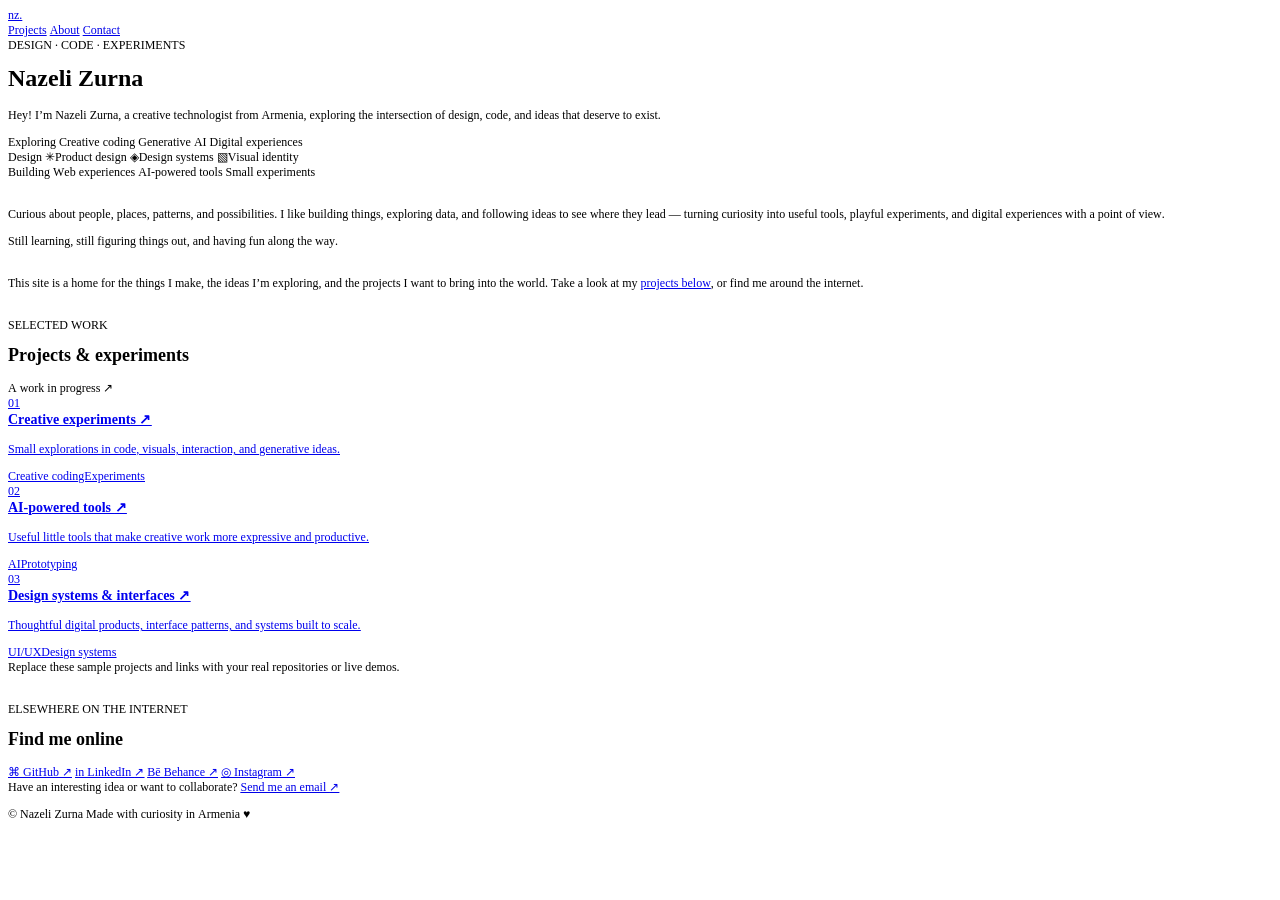
==== index.html @ 3447bbae "Add files via upload" ====
<!DOCTYPE html PUBLIC "-//W3C//DTD HTML 4.01//EN" "http://www.w3.org/TR/html4/strict.dtd">
<html>
<head>
  <meta http-equiv="Content-Type" content="text/html; charset=utf-8">
  <meta http-equiv="Content-Style-Type" content="text/css">
  <title></title>
  <meta name="Description" content="Nazeli Zurna — creative technologist from Armenia exploring the intersection of design, code, and ideas that deserve to exist.">
  <meta name="Generator" content="Cocoa HTML Writer">
  <meta name="CocoaVersion" content="2685.6">
  <style type="text/css">
    p.p1 {margin: 0.0px 0.0px 0.0px 0.0px; font: 12.0px Times; color: #0000e9; -webkit-text-stroke: #0000e9}
    p.p2 {margin: 0.0px 0.0px 12.0px 0.0px; font: 12.0px Times; -webkit-text-stroke: #000000}
    p.p4 {margin: 0.0px 0.0px 0.0px 0.0px; font: 12.0px Times; -webkit-text-stroke: #000000}
    p.p5 {margin: 0.0px 0.0px 12.0px 0.0px; font: 12.0px Times; -webkit-text-stroke: #000000; min-height: 14.0px}
    p.p6 {margin: 0.0px 0.0px 0.0px 0.0px; font: 12.0px Times; -webkit-text-stroke: #000000; min-height: 14.0px}
    p.p9 {margin: 0.0px 0.0px 12.0px 0.0px; font: 12.0px Times; color: #0000e9; -webkit-text-stroke: #0000e9}
    span.s1 {text-decoration: underline ; font-kerning: none}
    span.s2 {font-kerning: none; color: #000000; -webkit-text-stroke: 0px #000000}
    span.s3 {font-kerning: none}
    span.s4 {font: 12.0px 'Zapf Dingbats'; font-kerning: none}
    span.s5 {font: 12.0px AppleMyungjo; font-kerning: none}
    span.s6 {text-decoration: underline ; font-kerning: none; color: #0000e9; -webkit-text-stroke: 0px #0000e9}
    span.s7 {font: 12.0px 'Songti SC'; font-kerning: none}
    span.s8 {font: 14.0px 'Songti SC'; text-decoration: underline ; font-kerning: none}
    span.s9 {font: 12.0px 'Lucida Grande'; text-decoration: underline ; font-kerning: none}
    span.s10 {font: 12.0px Times; text-decoration: underline ; font-kerning: none}
    span.s11 {font: 12.0px 'Songti SC'; text-decoration: underline ; font-kerning: none}
    span.s12 {text-decoration: underline ; font-kerning: none; -webkit-text-stroke: 0px #0000e9}
    span.s13 {font: 12.0px 'Songti SC'; text-decoration: underline ; font-kerning: none; -webkit-text-stroke: 0px #0000e9}
    span.s14 {font: 12.0px 'Songti SC'; text-decoration: underline ; font-kerning: none; color: #0000e9; -webkit-text-stroke: 0px #0000e9}
    span.s15 {font: 12.0px 'Times New Roman'; font-kerning: none}
  </style>
</head>
<body>
<p class="p1"><span class="s1">nz.</span></p>
<p class="p1"><span class="s1">Projects</span><span class="s2"> </span><span class="s1">About</span><span class="s2"> </span><span class="s1">Contact</span></p>
<p class="p2"><span class="s3">DESIGN · CODE · EXPERIMENTS</span></p>
<h1 style="margin: 0.0px 0.0px 16.1px 0.0px; font: 24.0px Times; -webkit-text-stroke: #000000"><span class="s3"><b>Nazeli Zurna</b></span></h1>
<p class="p2"><span class="s3">Hey! I’m Nazeli Zurna, a creative technologist from Armenia, exploring the intersection of design, code, and ideas that deserve to exist.</span></p>
<p class="p4"><span class="s3">Exploring Creative coding Generative AI Digital experiences</span></p>
<p class="p4"><span class="s3">Design </span><span class="s4">✳</span><span class="s3">Product design </span><span class="s5">◈</span><span class="s3">Design systems </span><span class="s5">▧</span><span class="s3">Visual identity</span></p>
<p class="p4"><span class="s3">Building Web experiences AI-powered tools Small experiments</span></p>
<p class="p5"><span class="s3"></span><br></p>
<p class="p2"><span class="s3">Curious about people, places, patterns, and possibilities. I like building things, exploring data, and following ideas to see where they lead — turning curiosity into useful tools, playful experiments, and digital experiences with a point of view.</span></p>
<p class="p2"><span class="s3">Still learning, still figuring things out, and having fun along the way.</span></p>
<p class="p6"><span class="s3"></span><br></p>
<p class="p2"><span class="s3">This site is a home for the things I make, the ideas I’m exploring, and the projects I want to bring into the world. Take a look at my </span><span class="s6">projects below</span><span class="s3">, or find me around the internet.</span></p>
<p class="p6"><span class="s3"></span><br></p>
<p class="p2"><span class="s3">SELECTED WORK</span></p>
<h2 style="margin: 0.0px 0.0px 14.9px 0.0px; font: 18.0px Times; -webkit-text-stroke: #000000"><span class="s3"><b>Projects &amp; experiments</b></span></h2>
<p class="p4"><span class="s3">A work in progress </span><span class="s7">↗</span></p>
<p class="p1"><span class="s1"><a href="https://github.com/">01</a></span></p>
<h3 style="margin: 0.0px 0.0px 14.0px 0.0px; font: 14.0px Times; color: #0000e9; -webkit-text-stroke: #0000e9"><span class="s1"><a href="https://github.com/"><b>Creative experiments </b><span class="s8"><b>↗</b><b></b></span></a></span></h3>
<p class="p9"><span class="s1"><a href="https://github.com/">Small explorations in code, visuals, interaction, and generative ideas.</a></span></p>
<p class="p1"><span class="s1"><a href="https://github.com/">Creative codingExperiments</a></span></p>
<p class="p1"><span class="s1"><a href="https://github.com/">02</a></span></p>
<h3 style="margin: 0.0px 0.0px 14.0px 0.0px; font: 14.0px Times; color: #0000e9; -webkit-text-stroke: #0000e9"><span class="s1"><a href="https://github.com/"><b>AI-powered tools </b><span class="s8"><b>↗</b><b></b></span></a></span></h3>
<p class="p9"><span class="s1"><a href="https://github.com/">Useful little tools that make creative work more expressive and productive.</a></span></p>
<p class="p1"><span class="s1"><a href="https://github.com/">AIPrototyping</a></span></p>
<p class="p1"><span class="s1"><a href="https://github.com/">03</a></span></p>
<h3 style="margin: 0.0px 0.0px 14.0px 0.0px; font: 14.0px Times; color: #0000e9; -webkit-text-stroke: #0000e9"><span class="s1"><a href="https://github.com/"><b>Design systems &amp; interfaces </b><span class="s8"><b>↗</b><b></b></span></a></span></h3>
<p class="p9"><span class="s1"><a href="https://github.com/">Thoughtful digital products, interface patterns, and systems built to scale.</a></span></p>
<p class="p1"><span class="s1"><a href="https://github.com/">UI/UXDesign systems</a></span></p>
<p class="p2"><span class="s3">Replace these sample projects and links with your real repositories or live demos.</span></p>
<p class="p6"><span class="s3"></span><br></p>
<p class="p2"><span class="s3">ELSEWHERE ON THE INTERNET</span></p>
<h2 style="margin: 0.0px 0.0px 14.9px 0.0px; font: 18.0px Times; -webkit-text-stroke: #000000"><span class="s3"><b>Find me online</b></span></h2>
<p class="p1"><span class="s9"><a href="https://github.com/">⌘<span class="s10"> GitHub </span><span class="s11">↗</span></a></span><span class="s2"> <a href="https://www.linkedin.com/"><span class="s12">in LinkedIn </span><span class="s13">↗</span></a> <a href="https://www.behance.net/"><span class="s12">Bē Behance </span><span class="s13">↗</span></a> <a href="https://www.instagram.com/"><span class="s13">◎</span><span class="s12"> Instagram </span><span class="s13">↗</span></a></span></p>
<p class="p2"><span class="s3">Have an interesting idea or want to collaborate? <a href="mailto:hello@example.com"><span class="s6">Send me an email </span><span class="s14">↗</span></a></span></p>
<p class="p4"><span class="s3">© Nazeli Zurna Made with curiosity in Armenia </span><span class="s15">♥</span></p>
</body>
</html>
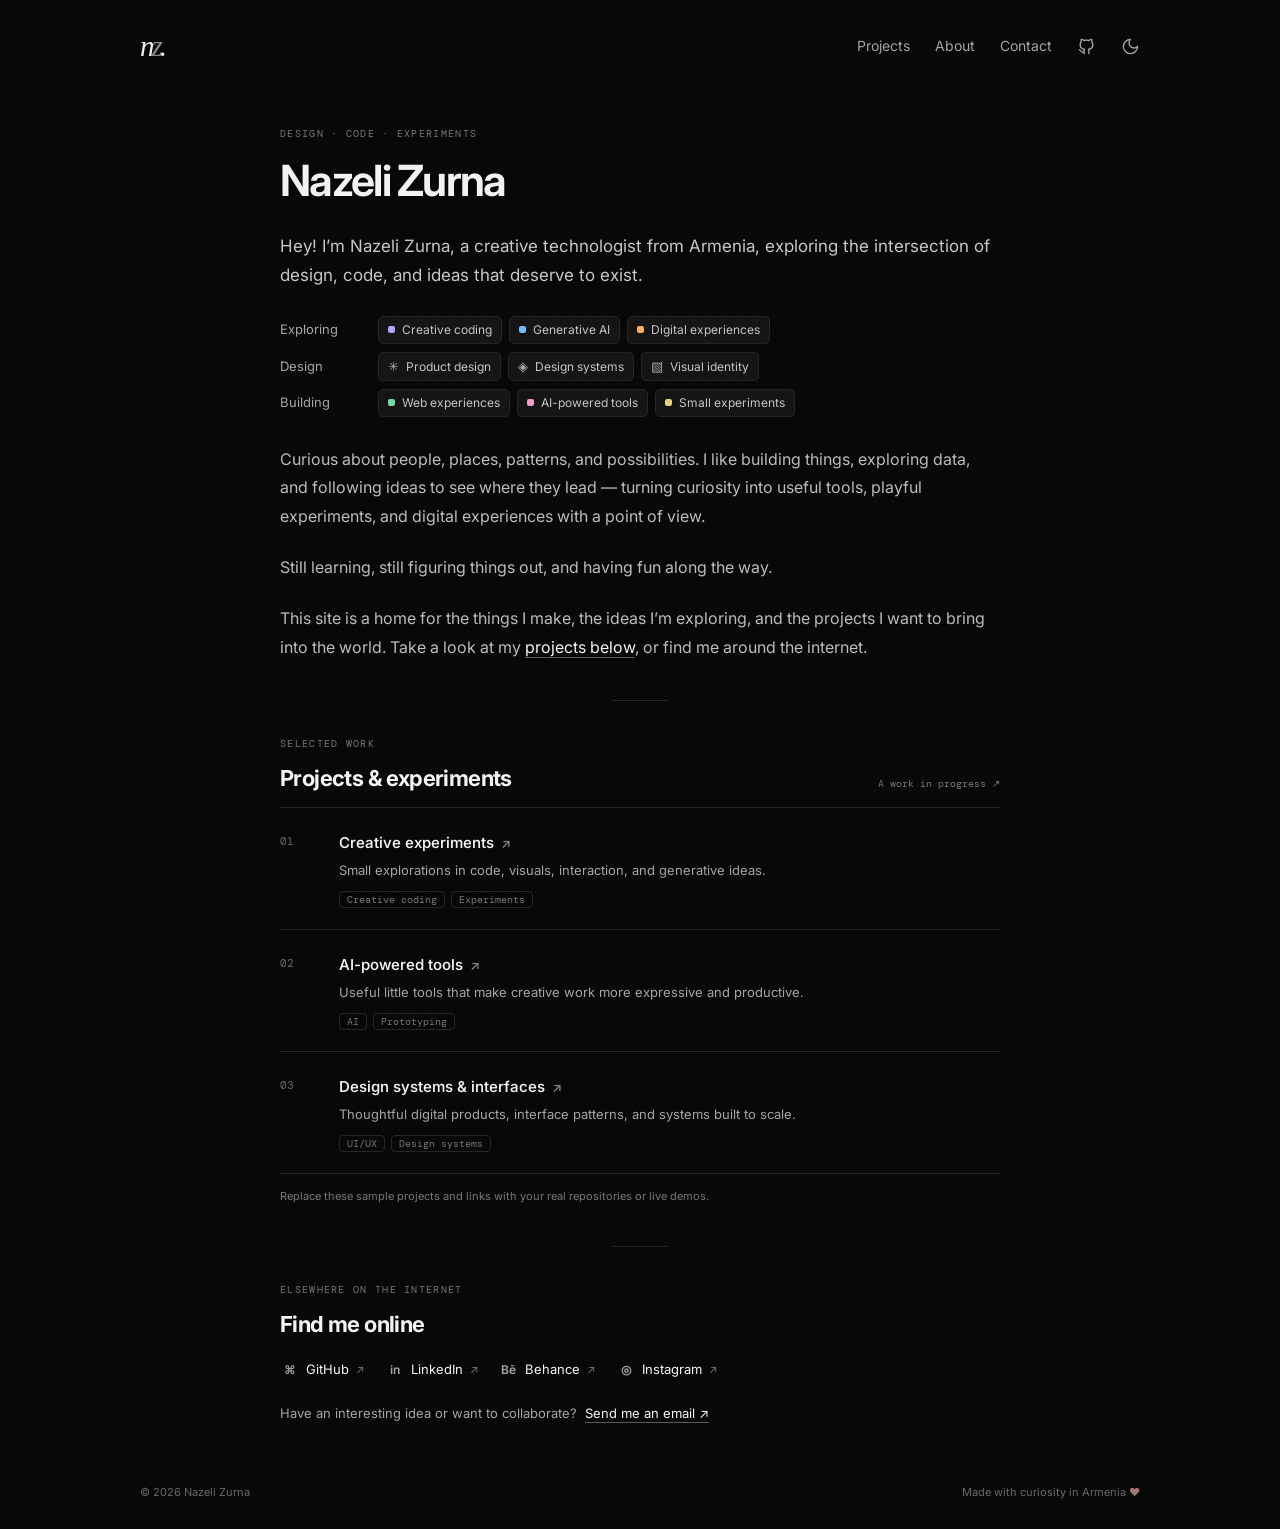
==== commit a4eafd98: "Add files via upload" ====
--- a/index.html
+++ b/index.html
@@ -1,72 +1,126 @@
-<!DOCTYPE html PUBLIC "-//W3C//DTD HTML 4.01//EN" "http://www.w3.org/TR/html4/strict.dtd">
-<html>
+<!DOCTYPE html>
+<html lang="en">
 <head>
-  <meta http-equiv="Content-Type" content="text/html; charset=utf-8">
-  <meta http-equiv="Content-Style-Type" content="text/css">
-  <title></title>
-  <meta name="Description" content="Nazeli Zurna — creative technologist from Armenia exploring the intersection of design, code, and ideas that deserve to exist.">
-  <meta name="Generator" content="Cocoa HTML Writer">
-  <meta name="CocoaVersion" content="2685.6">
-  <style type="text/css">
-    p.p1 {margin: 0.0px 0.0px 0.0px 0.0px; font: 12.0px Times; color: #0000e9; -webkit-text-stroke: #0000e9}
-    p.p2 {margin: 0.0px 0.0px 12.0px 0.0px; font: 12.0px Times; -webkit-text-stroke: #000000}
-    p.p4 {margin: 0.0px 0.0px 0.0px 0.0px; font: 12.0px Times; -webkit-text-stroke: #000000}
-    p.p5 {margin: 0.0px 0.0px 12.0px 0.0px; font: 12.0px Times; -webkit-text-stroke: #000000; min-height: 14.0px}
-    p.p6 {margin: 0.0px 0.0px 0.0px 0.0px; font: 12.0px Times; -webkit-text-stroke: #000000; min-height: 14.0px}
-    p.p9 {margin: 0.0px 0.0px 12.0px 0.0px; font: 12.0px Times; color: #0000e9; -webkit-text-stroke: #0000e9}
-    span.s1 {text-decoration: underline ; font-kerning: none}
-    span.s2 {font-kerning: none; color: #000000; -webkit-text-stroke: 0px #000000}
-    span.s3 {font-kerning: none}
-    span.s4 {font: 12.0px 'Zapf Dingbats'; font-kerning: none}
-    span.s5 {font: 12.0px AppleMyungjo; font-kerning: none}
-    span.s6 {text-decoration: underline ; font-kerning: none; color: #0000e9; -webkit-text-stroke: 0px #0000e9}
-    span.s7 {font: 12.0px 'Songti SC'; font-kerning: none}
-    span.s8 {font: 14.0px 'Songti SC'; text-decoration: underline ; font-kerning: none}
-    span.s9 {font: 12.0px 'Lucida Grande'; text-decoration: underline ; font-kerning: none}
-    span.s10 {font: 12.0px Times; text-decoration: underline ; font-kerning: none}
-    span.s11 {font: 12.0px 'Songti SC'; text-decoration: underline ; font-kerning: none}
-    span.s12 {text-decoration: underline ; font-kerning: none; -webkit-text-stroke: 0px #0000e9}
-    span.s13 {font: 12.0px 'Songti SC'; text-decoration: underline ; font-kerning: none; -webkit-text-stroke: 0px #0000e9}
-    span.s14 {font: 12.0px 'Songti SC'; text-decoration: underline ; font-kerning: none; color: #0000e9; -webkit-text-stroke: 0px #0000e9}
-    span.s15 {font: 12.0px 'Times New Roman'; font-kerning: none}
-  </style>
+  <meta charset="utf-8">
+  <meta name="viewport" content="width=device-width, initial-scale=1">
+  <title>Nazeli Zurna</title>
+  <meta name="description" content="Nazeli Zurna — creative technologist from Armenia exploring the intersection of design, code, and ideas that deserve to exist.">
+  <meta name="theme-color" content="#080808">
+  <link rel="preconnect" href="https://fonts.googleapis.com">
+  <link rel="preconnect" href="https://fonts.gstatic.com" crossorigin>
+  <link href="https://fonts.googleapis.com/css2?family=DM+Mono&family=Inter:wght@400;500;600;700&display=swap" rel="stylesheet">
+  <link rel="stylesheet" href="style.css">
 </head>
 <body>
-<p class="p1"><span class="s1">nz.</span></p>
-<p class="p1"><span class="s1">Projects</span><span class="s2"> </span><span class="s1">About</span><span class="s2"> </span><span class="s1">Contact</span></p>
-<p class="p2"><span class="s3">DESIGN · CODE · EXPERIMENTS</span></p>
-<h1 style="margin: 0.0px 0.0px 16.1px 0.0px; font: 24.0px Times; -webkit-text-stroke: #000000"><span class="s3"><b>Nazeli Zurna</b></span></h1>
-<p class="p2"><span class="s3">Hey! I’m Nazeli Zurna, a creative technologist from Armenia, exploring the intersection of design, code, and ideas that deserve to exist.</span></p>
-<p class="p4"><span class="s3">Exploring Creative coding Generative AI Digital experiences</span></p>
-<p class="p4"><span class="s3">Design </span><span class="s4">✳</span><span class="s3">Product design </span><span class="s5">◈</span><span class="s3">Design systems </span><span class="s5">▧</span><span class="s3">Visual identity</span></p>
-<p class="p4"><span class="s3">Building Web experiences AI-powered tools Small experiments</span></p>
-<p class="p5"><span class="s3"></span><br></p>
-<p class="p2"><span class="s3">Curious about people, places, patterns, and possibilities. I like building things, exploring data, and following ideas to see where they lead — turning curiosity into useful tools, playful experiments, and digital experiences with a point of view.</span></p>
-<p class="p2"><span class="s3">Still learning, still figuring things out, and having fun along the way.</span></p>
-<p class="p6"><span class="s3"></span><br></p>
-<p class="p2"><span class="s3">This site is a home for the things I make, the ideas I’m exploring, and the projects I want to bring into the world. Take a look at my </span><span class="s6">projects below</span><span class="s3">, or find me around the internet.</span></p>
-<p class="p6"><span class="s3"></span><br></p>
-<p class="p2"><span class="s3">SELECTED WORK</span></p>
-<h2 style="margin: 0.0px 0.0px 14.9px 0.0px; font: 18.0px Times; -webkit-text-stroke: #000000"><span class="s3"><b>Projects &amp; experiments</b></span></h2>
-<p class="p4"><span class="s3">A work in progress </span><span class="s7">↗</span></p>
-<p class="p1"><span class="s1"><a href="https://github.com/">01</a></span></p>
-<h3 style="margin: 0.0px 0.0px 14.0px 0.0px; font: 14.0px Times; color: #0000e9; -webkit-text-stroke: #0000e9"><span class="s1"><a href="https://github.com/"><b>Creative experiments </b><span class="s8"><b>↗</b><b></b></span></a></span></h3>
-<p class="p9"><span class="s1"><a href="https://github.com/">Small explorations in code, visuals, interaction, and generative ideas.</a></span></p>
-<p class="p1"><span class="s1"><a href="https://github.com/">Creative codingExperiments</a></span></p>
-<p class="p1"><span class="s1"><a href="https://github.com/">02</a></span></p>
-<h3 style="margin: 0.0px 0.0px 14.0px 0.0px; font: 14.0px Times; color: #0000e9; -webkit-text-stroke: #0000e9"><span class="s1"><a href="https://github.com/"><b>AI-powered tools </b><span class="s8"><b>↗</b><b></b></span></a></span></h3>
-<p class="p9"><span class="s1"><a href="https://github.com/">Useful little tools that make creative work more expressive and productive.</a></span></p>
-<p class="p1"><span class="s1"><a href="https://github.com/">AIPrototyping</a></span></p>
-<p class="p1"><span class="s1"><a href="https://github.com/">03</a></span></p>
-<h3 style="margin: 0.0px 0.0px 14.0px 0.0px; font: 14.0px Times; color: #0000e9; -webkit-text-stroke: #0000e9"><span class="s1"><a href="https://github.com/"><b>Design systems &amp; interfaces </b><span class="s8"><b>↗</b><b></b></span></a></span></h3>
-<p class="p9"><span class="s1"><a href="https://github.com/">Thoughtful digital products, interface patterns, and systems built to scale.</a></span></p>
-<p class="p1"><span class="s1"><a href="https://github.com/">UI/UXDesign systems</a></span></p>
-<p class="p2"><span class="s3">Replace these sample projects and links with your real repositories or live demos.</span></p>
-<p class="p6"><span class="s3"></span><br></p>
-<p class="p2"><span class="s3">ELSEWHERE ON THE INTERNET</span></p>
-<h2 style="margin: 0.0px 0.0px 14.9px 0.0px; font: 18.0px Times; -webkit-text-stroke: #000000"><span class="s3"><b>Find me online</b></span></h2>
-<p class="p1"><span class="s9"><a href="https://github.com/">⌘<span class="s10"> GitHub </span><span class="s11">↗</span></a></span><span class="s2"> <a href="https://www.linkedin.com/"><span class="s12">in LinkedIn </span><span class="s13">↗</span></a> <a href="https://www.behance.net/"><span class="s12">Bē Behance </span><span class="s13">↗</span></a> <a href="https://www.instagram.com/"><span class="s13">◎</span><span class="s12"> Instagram </span><span class="s13">↗</span></a></span></p>
-<p class="p2"><span class="s3">Have an interesting idea or want to collaborate? <a href="mailto:hello@example.com"><span class="s6">Send me an email </span><span class="s14">↗</span></a></span></p>
-<p class="p4"><span class="s3">© Nazeli Zurna Made with curiosity in Armenia </span><span class="s15">♥</span></p>
+  <div class="site-shell">
+    <header class="topbar">
+      <a class="monogram" href="#" aria-label="Home">n<span>z</span>.</a>
+      <nav class="nav" aria-label="Main">
+        <a href="#projects">Projects</a>
+        <a href="#about">About</a>
+        <a href="#contact">Contact</a>
+        <a class="icon-link hide-mobile" href="https://github.com/" target="_blank" rel="noopener" aria-label="GitHub">
+          <svg viewBox="0 0 24 24" aria-hidden="true"><path d="M9 19c-4.3 1.4-4.3-2.5-6-3m12 5v-3.5c0-1 .1-1.4-.5-2 2.8-.3 5.5-1.4 5.5-6a4.6 4.6 0 0 0-1.3-3.2 4.2 4.2 0 0 0-.1-3.2s-1.1-.3-3.5 1.3a12.3 12.3 0 0 0-6.2 0C6.5 2.8 5.4 3.1 5.4 3.1a4.2 4.2 0 0 0-.1 3.2A4.6 4.6 0 0 0 4 9.5c0 4.6 2.7 5.7 5.5 6-.6.6-.6 1.2-.5 2V21"/></svg>
+        </a>
+        <button class="icon-link" id="themeToggle" type="button" aria-label="Switch to light theme">
+          <svg viewBox="0 0 24 24" aria-hidden="true"><path d="M12 3a6 6 0 0 0 9 9 9 9 0 1 1-9-9z"/></svg>
+        </button>
+      </nav>
+    </header>
+
+    <main>
+      <section class="intro" id="about">
+        <p class="eyebrow">DESIGN · CODE · EXPERIMENTS</p>
+        <h1>Nazeli Zurna</h1>
+        <p class="lead">Hey! I’m Nazeli Zurna, a creative technologist from Armenia, exploring the intersection of design, code, and ideas that deserve to exist.</p>
+
+        <div class="stack">
+          <div class="stack-row">
+            <span class="stack-label">Exploring</span>
+            <span class="pill"><i class="dot violet"></i>Creative coding</span>
+            <span class="pill"><i class="dot blue"></i>Generative AI</span>
+            <span class="pill"><i class="dot orange"></i>Digital experiences</span>
+          </div>
+          <div class="stack-row">
+            <span class="stack-label">Design</span>
+            <span class="pill"><span class="mini-icon">✳</span>Product design</span>
+            <span class="pill"><span class="mini-icon">◈</span>Design systems</span>
+            <span class="pill"><span class="mini-icon">▧</span>Visual identity</span>
+          </div>
+          <div class="stack-row">
+            <span class="stack-label">Building</span>
+            <span class="pill"><i class="dot green"></i>Web experiences</span>
+            <span class="pill"><i class="dot pink"></i>AI-powered tools</span>
+            <span class="pill"><i class="dot yellow"></i>Small experiments</span>
+          </div>
+        </div>
+
+        <p>Curious about people, places, patterns, and possibilities. I like building things, exploring data, and following ideas to see where they lead — turning curiosity into useful tools, playful experiments, and digital experiences with a point of view.</p>
+        <p>Still learning, still figuring things out, and having fun along the way.</p>
+        <p>This site is a home for the things I make, the ideas I’m exploring, and the projects I want to bring into the world. Take a look at my <a href="#projects">projects below</a>, or find me around the internet.</p>
+      </section>
+
+      <div class="rule"><span></span></div>
+
+      <section id="projects">
+        <div class="section-heading">
+          <div>
+            <p class="eyebrow">SELECTED WORK</p>
+            <h2>Projects &amp; experiments</h2>
+          </div>
+          <span class="section-note">A work in progress ↗</span>
+        </div>
+
+        <div class="project-list">
+          <a class="project" href="https://github.com/" target="_blank" rel="noopener">
+            <span class="project-number">01</span>
+            <div class="project-copy">
+              <h3>Creative experiments <span>↗</span></h3>
+              <p>Small explorations in code, visuals, interaction, and generative ideas.</p>
+              <div class="tags"><span>Creative coding</span><span>Experiments</span></div>
+            </div>
+          </a>
+          <a class="project" href="https://github.com/" target="_blank" rel="noopener">
+            <span class="project-number">02</span>
+            <div class="project-copy">
+              <h3>AI-powered tools <span>↗</span></h3>
+              <p>Useful little tools that make creative work more expressive and productive.</p>
+              <div class="tags"><span>AI</span><span>Prototyping</span></div>
+            </div>
+          </a>
+          <a class="project" href="https://github.com/" target="_blank" rel="noopener">
+            <span class="project-number">03</span>
+            <div class="project-copy">
+              <h3>Design systems &amp; interfaces <span>↗</span></h3>
+              <p>Thoughtful digital products, interface patterns, and systems built to scale.</p>
+              <div class="tags"><span>UI/UX</span><span>Design systems</span></div>
+            </div>
+          </a>
+        </div>
+        <p class="hint">Replace these sample projects and links with your real repositories or live demos.</p>
+      </section>
+
+      <div class="rule"><span></span></div>
+
+      <section class="contact" id="contact">
+        <p class="eyebrow">ELSEWHERE ON THE INTERNET</p>
+        <h2>Find me online</h2>
+        <div class="socials">
+          <a href="https://github.com/" target="_blank" rel="noopener"><span class="social-symbol">⌘</span>GitHub <span class="external">↗</span></a>
+          <a href="https://www.linkedin.com/" target="_blank" rel="noopener"><span class="social-symbol">in</span>LinkedIn <span class="external">↗</span></a>
+          <a href="https://www.behance.net/" target="_blank" rel="noopener"><span class="social-symbol">Bē</span>Behance <span class="external">↗</span></a>
+          <a href="https://www.instagram.com/" target="_blank" rel="noopener"><span class="social-symbol">◎</span>Instagram <span class="external">↗</span></a>
+        </div>
+        <p class="email-line">Have an interesting idea or want to collaborate? <a href="mailto:hello@example.com">Send me an email ↗</a></p>
+      </section>
+    </main>
+
+    <footer class="footer">
+      <span>© <span id="year">2026</span> Nazeli Zurna</span>
+      <span>Made with curiosity in Armenia <span class="heart">♥</span></span>
+    </footer>
+  </div>
+
+  <script src="script.js"></script>
 </body>
 </html>
--- a/style.css
+++ b/style.css
@@ -0,0 +1,103 @@
+ :root {
+  color-scheme: dark;
+  --bg: #080808;
+  --fg: #f2f2f2;
+  --muted: #a5a5a5;
+  --soft: #777;
+  --line: #262626;
+  --pill: #151515;
+  --grid: rgba(255,255,255,.09);
+  --link: #f5f5f5;
+}
+* { box-sizing: border-box; }
+html { scroll-behavior: smooth; scroll-padding-top: 30px; }
+body {
+  margin: 0;
+  background-color: var(--bg);
+  color: var(--fg);
+  font-family: Inter, -apple-system, BlinkMacSystemFont, "Segoe UI", sans-serif;
+  font-size: 16px;
+  line-height: 1.8;
+  -webkit-font-smoothing: antialiased;
+  background-image: radial-gradient(var(--grid) .85px, transparent .85px);
+  background-size: 17px 17px;
+  transition: background-color .25s ease, color .25s ease;
+}
+a { color: var(--link); text-underline-offset: 4px; text-decoration-color: #5a5a5a; }
+a:hover { text-decoration-color: currentColor; }
+.site-shell { width: min(100% - 64px, 1000px); margin: 0 auto; }
+.topbar { min-height: 92px; display: flex; align-items: center; justify-content: space-between; gap: 24px; }
+.monogram { font-family: Georgia, serif; font-style: italic; font-size: 29px; letter-spacing: -3px; text-decoration: none; color: var(--fg); }
+.monogram span { color: #888; }
+.nav { display: flex; align-items: center; gap: 25px; }
+.nav > a:not(.icon-link) { color: var(--muted); text-decoration: none; font-size: 14px; }
+.nav > a:not(.icon-link):hover { color: var(--fg); }
+.icon-link { display: inline-flex; align-items: center; justify-content: center; padding: 0; border: 0; background: transparent; color: var(--muted); cursor: pointer; text-decoration: none; }
+.icon-link svg { width: 19px; height: 19px; fill: none; stroke: currentColor; stroke-width: 1.7; stroke-linecap: round; stroke-linejoin: round; }
+.icon-link:hover { color: var(--fg); }
+main { width: min(100%, 720px); margin: 34px auto 0; }
+.intro h1 { font-size: clamp(36px, 5vw, 43px); line-height: 1.2; letter-spacing: -1.7px; margin: 0 0 25px; font-weight: 650; }
+.eyebrow { color: var(--soft); font: 10px/1.6 "DM Mono", monospace; letter-spacing: .13em; margin: 0 0 12px; }
+.intro > .eyebrow { margin-bottom: 13px; }
+.lead { color: #c7c7c7; font-size: 17px; line-height: 1.75; margin: 0 0 24px; }
+.intro p:not(.eyebrow):not(.lead) { color: #bcbcbc; margin: 22px 0; }
+.stack { display: grid; gap: 8px; margin: 25px 0 28px; }
+.stack-row { display: flex; align-items: center; flex-wrap: wrap; gap: 7px; }
+.stack-label { width: 91px; flex: 0 0 91px; color: var(--muted); font-size: 13px; }
+.pill { display: inline-flex; align-items: center; gap: 7px; padding: 2px 9px; border: 1px solid #252525; border-radius: 5px; background: var(--pill); color: #c5c5c5; font-size: 12px; line-height: 1.8; white-space: nowrap; }
+.dot { width: 7px; height: 7px; border-radius: 2px; display: inline-block; }
+.violet { background: #b5a1ff; }.blue { background: #74b8ff; }.orange { background: #ffad6a; }.green { background: #77d9a5; }.pink { background: #ed9fc8; }.yellow { background: #e9d276; }
+.mini-icon { color: #aaa; font-size: 13px; }
+.rule { height: 1px; display: flex; justify-content: center; margin: 39px 0 35px; }
+.rule span { width: 54px; height: 1px; background: var(--line); }
+.section-heading { display: flex; align-items: end; justify-content: space-between; gap: 16px; margin-bottom: 13px; }
+.section-heading h2, .contact h2 { margin: 0; font-size: 22px; letter-spacing: -.6px; line-height: 1.35; }
+.section-note { color: var(--soft); font: 10px "DM Mono", monospace; padding-bottom: 4px; }
+.project-list { border-top: 1px solid var(--line); }
+.project { display: grid; grid-template-columns: 44px 1fr; gap: 15px; padding: 21px 0; border-bottom: 1px solid var(--line); text-decoration: none; }
+.project-number { color: #686868; font: 11px "DM Mono", monospace; padding-top: 5px; }
+.project-copy h3 { color: var(--fg); font-size: 15px; font-weight: 550; margin: 0 0 3px; }
+.project-copy h3 span { color: #858585; font-size: 13px; margin-left: 3px; }
+.project-copy p { color: var(--muted); font-size: 13px; line-height: 1.7; margin: 0 0 10px; }
+.tags { display: flex; flex-wrap: wrap; gap: 6px; }
+.tags span { border: 1px solid var(--line); border-radius: 4px; padding: 1px 7px; color: var(--soft); font: 10px "DM Mono", monospace; }
+.project:hover .project-copy h3 { text-decoration: underline; text-underline-offset: 4px; }
+.hint { color: var(--soft); font-size: 11px; margin-top: 13px; }
+.contact h2 { margin-bottom: 18px; }
+.socials { display: flex; flex-wrap: wrap; gap: 9px 20px; }
+.socials a { display: inline-flex; align-items: center; gap: 7px; font-size: 13px; text-decoration: none; }
+.social-symbol { width: 19px; height: 19px; display: inline-flex; justify-content: center; align-items: center; color: var(--muted); font-size: 12px; font-weight: 600; }
+.external { color: var(--soft); font-size: 11px; }
+.email-line { color: var(--muted); font-size: 13px; margin-top: 21px; }
+.email-line a { margin-left: 4px; }
+.footer { display: flex; align-items: center; justify-content: space-between; gap: 12px; color: #696969; font-size: 11px; padding: 32px 0 27px; margin-top: 25px; }
+.heart { color: #a77777; }
+body.light {
+  color-scheme: light;
+  --bg: #f7f7f5; --fg: #181818; --muted: #606060; --soft: #777; --line: #dededb;
+  --pill: #efefec; --grid: rgba(0,0,0,.09); --link: #171717;
+}
+body.light .lead, body.light .intro p:not(.eyebrow):not(.lead), body.light .project-copy p { color: #555; }
+body.light .pill { border-color: #dededb; color: #4d4d4d; }
+body.light .project { border-color: var(--line); }
+body.light .project-list { border-color: var(--line); }
+body.light .project-copy h3 { color: var(--fg); }
+body.light .monogram { color: var(--fg); }
+@media (max-width: 650px) {
+  .site-shell { width: min(100% - 36px, 720px); }
+  .topbar { min-height: 76px; }
+  .nav { gap: 14px; }
+  .nav > a:not(.icon-link) { font-size: 12px; }
+  .nav .icon-link:first-of-type { display: none; }
+  main { margin-top: 25px; }
+  .intro h1 { margin-bottom: 19px; }
+  .lead { font-size: 15px; }
+  .stack-label { width: 78px; flex-basis: 78px; font-size: 12px; }
+  .pill { font-size: 11px; }
+  .section-heading { align-items: start; flex-direction: column; gap: 5px; }
+  .footer { align-items: flex-start; flex-direction: column; }
+}
+@media (prefers-reduced-motion: reduce) {
+  html { scroll-behavior: auto; }
+  *, *::before, *::after { transition-duration: .01ms !important; }
+}
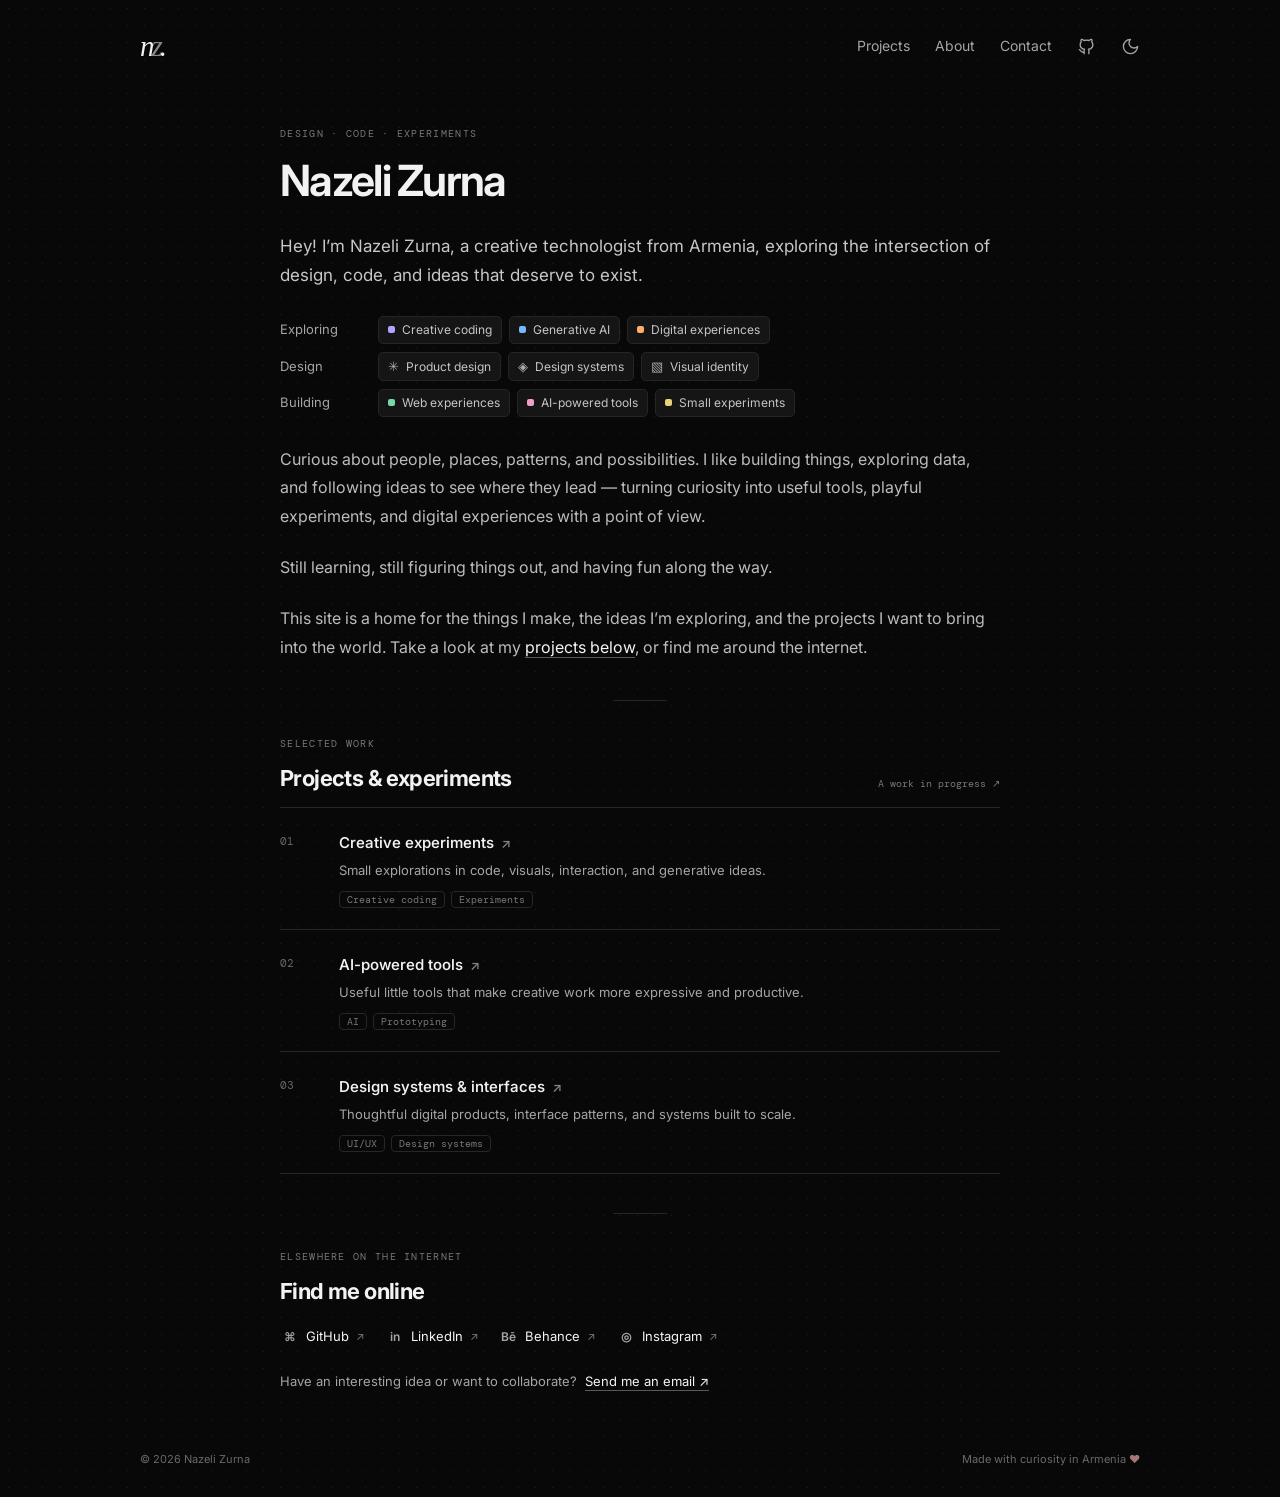
==== commit 23949333: "Update index.html" ====
--- a/index.html
+++ b/index.html
@@ -97,7 +97,6 @@
             </div>
           </a>
         </div>
-        <p class="hint">Replace these sample projects and links with your real repositories or live demos.</p>
       </section>
 
       <div class="rule"><span></span></div>
@@ -106,12 +105,12 @@
         <p class="eyebrow">ELSEWHERE ON THE INTERNET</p>
         <h2>Find me online</h2>
         <div class="socials">
-          <a href="https://github.com/" target="_blank" rel="noopener"><span class="social-symbol">⌘</span>GitHub <span class="external">↗</span></a>
-          <a href="https://www.linkedin.com/" target="_blank" rel="noopener"><span class="social-symbol">in</span>LinkedIn <span class="external">↗</span></a>
-          <a href="https://www.behance.net/" target="_blank" rel="noopener"><span class="social-symbol">Bē</span>Behance <span class="external">↗</span></a>
-          <a href="https://www.instagram.com/" target="_blank" rel="noopener"><span class="social-symbol">◎</span>Instagram <span class="external">↗</span></a>
+          <a href="https://github.com/nazelizurna" target="_blank" rel="noopener"><span class="social-symbol">⌘</span>GitHub <span class="external">↗</span></a>
+          <a href="https://www.linkedin.com/in/nazeliz/" target="_blank" rel="noopener"><span class="social-symbol">in</span>LinkedIn <span class="external">↗</span></a>
+          <a href="https://www.behance.net/nazelistan" target="_blank" rel="noopener"><span class="social-symbol">Bē</span>Behance <span class="external">↗</span></a>
+          <a href="https://www.instagram.com/zu.nazeli" target="_blank" rel="noopener"><span class="social-symbol">◎</span>Instagram <span class="external">↗</span></a>
         </div>
-        <p class="email-line">Have an interesting idea or want to collaborate? <a href="mailto:hello@example.com">Send me an email ↗</a></p>
+        <p class="email-line">Have an interesting idea or want to collaborate? <a href="mailto:nazeli.zurna@gmail.com">Send me an email ↗</a></p>
       </section>
     </main>
 
--- a/style.css
+++ b/style.css
@@ -88,7 +88,7 @@
   .topbar { min-height: 76px; }
   .nav { gap: 14px; }
   .nav > a:not(.icon-link) { font-size: 12px; }
-  .nav .icon-link:first-of-type { display: none; }
+  .nav .hide-mobile { display: none; }
   main { margin-top: 25px; }
   .intro h1 { margin-bottom: 19px; }
   .lead { font-size: 15px; }
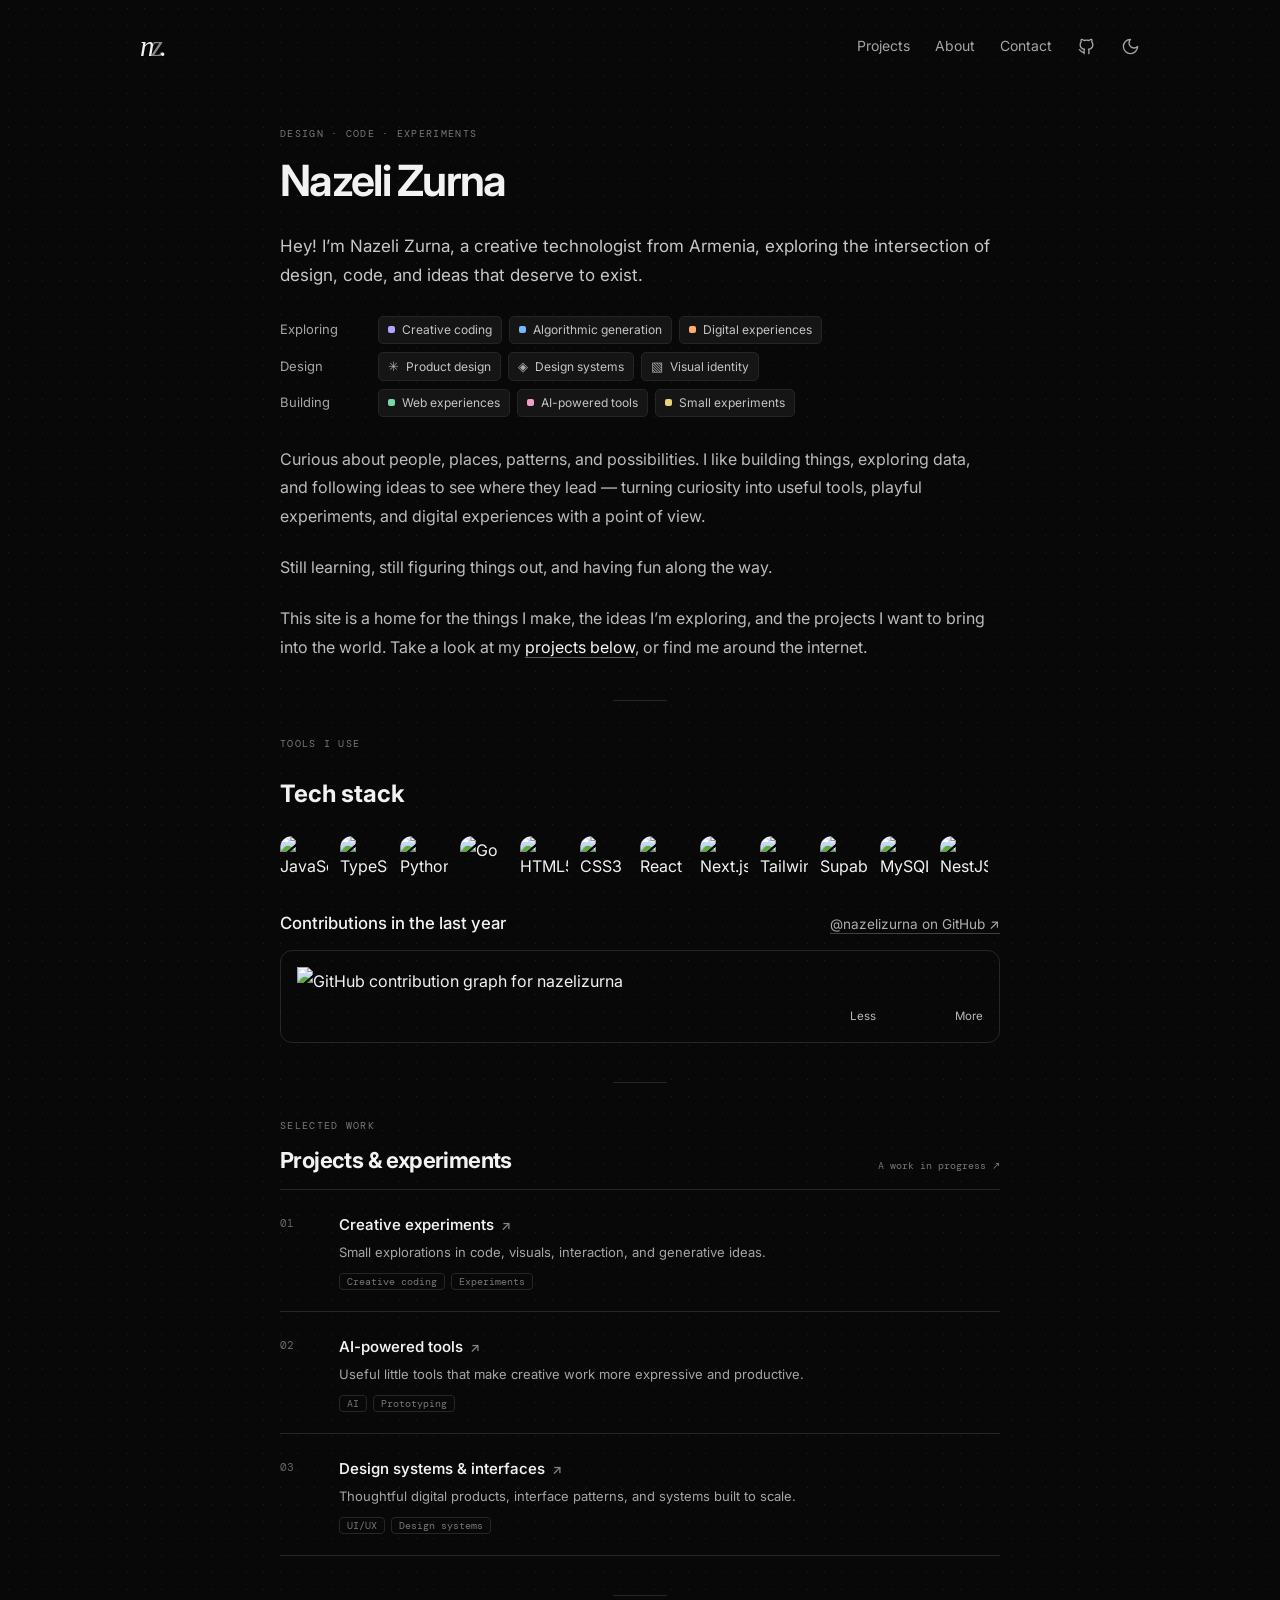
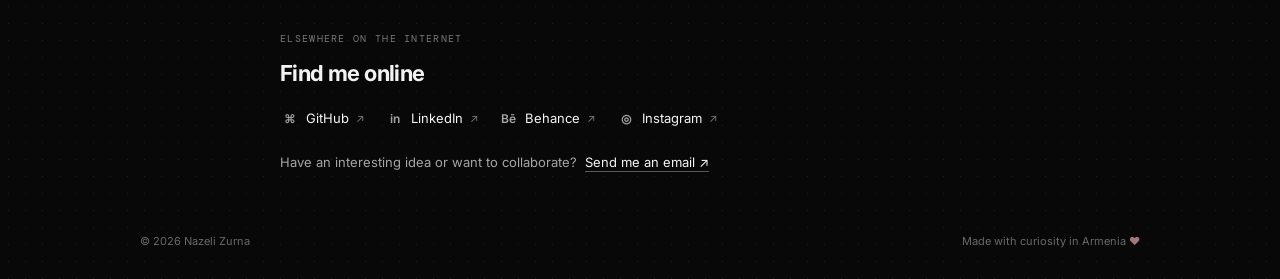
==== commit b741a999: "Update index.html" ====
--- a/index.html
+++ b/index.html
@@ -3,13 +3,40 @@
 <head>
   <meta charset="utf-8">
   <meta name="viewport" content="width=device-width, initial-scale=1">
-  <title>Nazeli Zurna</title>
   <meta name="description" content="Nazeli Zurna — creative technologist from Armenia exploring the intersection of design, code, and ideas that deserve to exist.">
   <meta name="theme-color" content="#080808">
   <link rel="preconnect" href="https://fonts.googleapis.com">
   <link rel="preconnect" href="https://fonts.gstatic.com" crossorigin>
   <link href="https://fonts.googleapis.com/css2?family=DM+Mono&family=Inter:wght@400;500;600;700&display=swap" rel="stylesheet">
   <link rel="stylesheet" href="style.css">
+  <style>
+    /* ---- Tech stack + contributions (self-contained; safe to move into style.css) ---- */
+    .stack-icons { display: flex; flex-wrap: wrap; gap: 12px; margin-top: 20px; }
+    .stack-icons img { width: 48px; height: 48px; border-radius: 12px; display: block; transition: transform .2s ease; }
+    .stack-icons img:hover { transform: translateY(-3px); }
+
+    .contrib { margin-top: 24px; }
+    .contrib-head { display: flex; justify-content: space-between; align-items: baseline; gap: 12px; flex-wrap: wrap; margin-bottom: 12px; }
+    .contrib-total { font-size: 1.05rem; font-weight: 500; }
+    .contrib-head a { font-size: .85rem; opacity: .7; }
+    .contrib-card { border: 1px solid rgba(128,128,128,.25); border-radius: 12px; padding: 16px; overflow-x: auto; }
+    .contrib-inner { min-width: 680px; --cell: 11px; --gap: 3px; --c0: rgba(128,128,128,.14); --c1: #0e4429; --c2: #006d32; --c3: #26a641; --c4: #39d353; }
+    :root[data-theme="light"] .contrib-inner { --c0: rgba(0,0,0,.07); --c1: #9be9a8; --c2: #40c463; --c3: #30a14e; --c4: #216e39; }
+    .contrib-months, .contrib-grid { display: grid; grid-auto-columns: var(--cell); column-gap: var(--gap); }
+    .contrib-months { grid-auto-flow: column; height: 16px; font-size: .7rem; opacity: .7; margin-bottom: 4px; }
+    .contrib-months span { white-space: nowrap; }
+    .contrib-grid { grid-auto-flow: column; grid-template-rows: repeat(7, var(--cell)); row-gap: var(--gap); }
+    .contrib-grid i { width: var(--cell); height: var(--cell); border-radius: 3px; background: var(--c0); display: block; }
+    .contrib-grid i[data-l="1"] { background: var(--c1); }
+    .contrib-grid i[data-l="2"] { background: var(--c2); }
+    .contrib-grid i[data-l="3"] { background: var(--c3); }
+    .contrib-grid i[data-l="4"] { background: var(--c4); }
+    .contrib-legend { display: flex; justify-content: flex-end; align-items: center; gap: 4px; margin-top: 10px; font-size: .72rem; opacity: .75; }
+    .contrib-legend i { width: 11px; height: 11px; border-radius: 3px; display: inline-block; background: var(--c0); }
+    .contrib-legend i[data-l="1"] { background: var(--c1); } .contrib-legend i[data-l="2"] { background: var(--c2); }
+    .contrib-legend i[data-l="3"] { background: var(--c3); } .contrib-legend i[data-l="4"] { background: var(--c4); }
+    .contrib-fallback { max-width: 100%; display: block; }
+  </style>
 </head>
 <body>
   <div class="site-shell">
@@ -19,7 +46,7 @@
         <a href="#projects">Projects</a>
         <a href="#about">About</a>
         <a href="#contact">Contact</a>
-        <a class="icon-link hide-mobile" href="https://github.com/" target="_blank" rel="noopener" aria-label="GitHub">
+        <a class="icon-link hide-mobile" href="https://github.com/nazelizurna" target="_blank" rel="noopener" aria-label="GitHub">
           <svg viewBox="0 0 24 24" aria-hidden="true"><path d="M9 19c-4.3 1.4-4.3-2.5-6-3m12 5v-3.5c0-1 .1-1.4-.5-2 2.8-.3 5.5-1.4 5.5-6a4.6 4.6 0 0 0-1.3-3.2 4.2 4.2 0 0 0-.1-3.2s-1.1-.3-3.5 1.3a12.3 12.3 0 0 0-6.2 0C6.5 2.8 5.4 3.1 5.4 3.1a4.2 4.2 0 0 0-.1 3.2A4.6 4.6 0 0 0 4 9.5c0 4.6 2.7 5.7 5.5 6-.6.6-.6 1.2-.5 2V21"/></svg>
         </a>
         <button class="icon-link" id="themeToggle" type="button" aria-label="Switch to light theme">
@@ -38,7 +65,7 @@
           <div class="stack-row">
             <span class="stack-label">Exploring</span>
             <span class="pill"><i class="dot violet"></i>Creative coding</span>
-            <span class="pill"><i class="dot blue"></i>Generative AI</span>
+            <span class="pill"><i class="dot blue"></i>Algorithmic generation</span>
             <span class="pill"><i class="dot orange"></i>Digital experiences</span>
           </div>
           <div class="stack-row">
@@ -58,6 +85,42 @@
         <p>Curious about people, places, patterns, and possibilities. I like building things, exploring data, and following ideas to see where they lead — turning curiosity into useful tools, playful experiments, and digital experiences with a point of view.</p>
         <p>Still learning, still figuring things out, and having fun along the way.</p>
         <p>This site is a home for the things I make, the ideas I’m exploring, and the projects I want to bring into the world. Take a look at my <a href="#projects">projects below</a>, or find me around the internet.</p>
+      </section>
+
+      <div class="rule"><span></span></div>
+
+      <section id="stack">
+        <p class="eyebrow">TOOLS I USE</p>
+        <h2>Tech stack</h2>
+        <div class="stack-icons">
+          <img src="https://skillicons.dev/icons?i=js" alt="JavaScript" title="JavaScript" width="48" height="48" loading="lazy">
+          <img src="https://skillicons.dev/icons?i=ts" alt="TypeScript" title="TypeScript" width="48" height="48" loading="lazy">
+          <img src="https://skillicons.dev/icons?i=python" alt="Python" title="Python" width="48" height="48" loading="lazy">
+          <img src="https://skillicons.dev/icons?i=go" alt="Go" title="Go" width="48" height="48" loading="lazy">
+          <img src="https://skillicons.dev/icons?i=html" alt="HTML5" title="HTML5" width="48" height="48" loading="lazy">
+          <img src="https://skillicons.dev/icons?i=css" alt="CSS3" title="CSS3" width="48" height="48" loading="lazy">
+          <img src="https://skillicons.dev/icons?i=react" alt="React" title="React" width="48" height="48" loading="lazy">
+          <img src="https://skillicons.dev/icons?i=nextjs" alt="Next.js" title="Next.js" width="48" height="48" loading="lazy">
+          <img src="https://skillicons.dev/icons?i=tailwind" alt="Tailwind CSS" title="Tailwind CSS" width="48" height="48" loading="lazy">
+          <img src="https://skillicons.dev/icons?i=supabase" alt="Supabase" title="Supabase" width="48" height="48" loading="lazy">
+          <img src="https://skillicons.dev/icons?i=mysql" alt="MySQL" title="MySQL" width="48" height="48" loading="lazy">
+          <img src="https://skillicons.dev/icons?i=nestjs" alt="NestJS" title="NestJS" width="48" height="48" loading="lazy">
+        </div>
+
+        <div class="contrib" id="contrib">
+          <div class="contrib-head">
+            <span class="contrib-total" id="contribTotal">Contributions in the last year</span>
+            <a href="https://github.com/nazelizurna" target="_blank" rel="noopener">@nazelizurna on GitHub ↗</a>
+          </div>
+          <div class="contrib-card">
+            <div class="contrib-inner" id="contribInner">
+              <img class="contrib-fallback" src="https://ghchart.rshah.org/39d353/nazelizurna" alt="GitHub contribution graph for nazelizurna" loading="lazy">
+            </div>
+            <div class="contrib-legend" aria-hidden="true">
+              Less <i data-l="0"></i><i data-l="1"></i><i data-l="2"></i><i data-l="3"></i><i data-l="4"></i> More
+            </div>
+          </div>
+        </div>
       </section>
 
       <div class="rule"><span></span></div>
@@ -121,5 +184,68 @@
   </div>
 
   <script src="script.js"></script>
+  <script>
+    /* GitHub contributions graph: live data from a public mirror of GitHub's calendar.
+       Falls back to the static chart image already in the page if the request fails. */
+    (function () {
+      var USER = 'nazelizurna';
+      var inner = document.getElementById('contribInner');
+      var totalEl = document.getElementById('contribTotal');
+      if (!inner || !window.fetch) return;
+
+      fetch('https://github-contributions-api.jogruber.de/v4/' + USER + '?y=last')
+        .then(function (r) { if (!r.ok) throw new Error(r.status); return r.json(); })
+        .then(function (data) {
+          var days = data.contributions;
+          if (!days || !days.length) throw new Error('empty');
+
+          var total = days.reduce(function (s, d) { return s + d.count; }, 0);
+          totalEl.textContent = total.toLocaleString() + ' contributions in the last year';
+
+          var first = new Date(days[0].date + 'T00:00:00');
+          var offset = first.getDay(); // Sunday = 0 → grid starts on Sunday like GitHub
+          var weeks = Math.ceil((days.length + offset) / 7);
+
+          var months = document.createElement('div');
+          months.className = 'contrib-months';
+          months.style.gridTemplateColumns = 'repeat(' + weeks + ', var(--cell))';
+
+          var grid = document.createElement('div');
+          grid.className = 'contrib-grid';
+
+          for (var i = 0; i < offset; i++) {
+            var pad = document.createElement('i');
+            pad.style.visibility = 'hidden';
+            grid.appendChild(pad);
+          }
+
+          var lastMonth = -1, lastLabelWeek = -10;
+          days.forEach(function (d, idx) {
+            var cell = document.createElement('i');
+            cell.dataset.l = d.level;
+            cell.title = d.count + ' contribution' + (d.count === 1 ? '' : 's') + ' on ' + d.date;
+            grid.appendChild(cell);
+
+            var dt = new Date(d.date + 'T00:00:00');
+            var week = Math.floor((idx + offset) / 7);
+            if (dt.getMonth() !== lastMonth && dt.getDay() <= 6) {
+              if (week - lastLabelWeek >= 3) {
+                var label = document.createElement('span');
+                label.textContent = dt.toLocaleString('en', { month: 'short' });
+                label.style.gridColumn = (week + 1) + ' / span 3';
+                months.appendChild(label);
+                lastLabelWeek = week;
+              }
+              lastMonth = dt.getMonth();
+            }
+          });
+
+          inner.innerHTML = '';
+          inner.appendChild(months);
+          inner.appendChild(grid);
+        })
+        .catch(function () { /* keep fallback image */ });
+    })();
+  </script>
 </body>
 </html>
